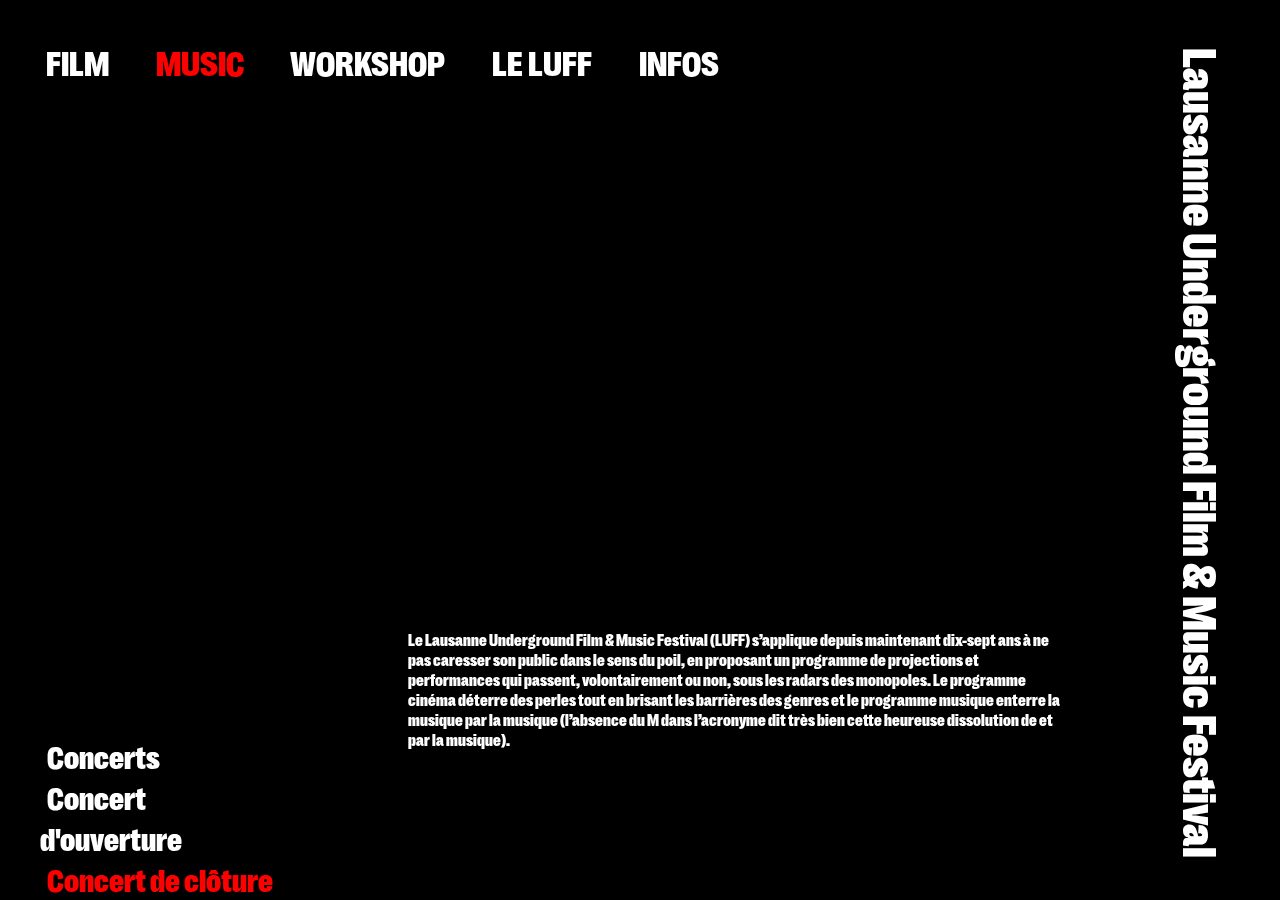
==== concert.cloture.html @ 2358ff00 "film" ====
<!DOCTYPE html>
<html lang="en" dir="ltr">
	<head>
		<link rel="stylesheet" href="main.css">
		<meta charset="utf-8">
		<title>LUFF</title>
	</head>
	<body>
		<main>

			<div id="page1">

				<nav class="no-margin">
					<a href="film.html">FILM</a>
					<a class="red" href="music.html">MUSIC</a>
					<a href="workshop.html">WORKSHOP</a>
					<a href="leluff.html">LE LUFF</a>
					<a href="infos.html">INFOS</a>
				</nav>

				<div class="text_luff">
					<a href="index.html">
						<h1> Lausanne Underground Film & Music Festival </h1>
					</a>
				</div>

			<section class="movies">
				<div class="titre_film">
					<ul>
						<li>
							<li>
								<a href="music.html">Concerts</a>
							</li>
							<li>
								<a href="concert.ouverture.html">Concert d'ouverture</a>
							</li>
							<li>
								<a class="red" href="concert.cloture.html">Concert de clôture</a>
							</li>

					</ul>
				</div>
			</div>
			<div class="paragaphe_luff">
			<h5>Le Lausanne Underground Film & Music Festival (LUFF) s’applique depuis maintenant dix-sept ans à ne pas caresser son public dans le sens du poil, en proposant un programme de projections et performances qui passent, volontairement ou non, sous les radars des monopoles. Le programme cinéma déterre des perles tout en brisant les barrières des genres et le programme musique enterre la musique par la musique (l’absence du M dans l’acronyme dit très bien cette heureuse dissolution de et par la musique).</h5>

			</div>
			</main>
			</body>
			</html>
---- main.css ----
@font-face {
    font-family: Right Grotesk;
    src: url("RightGrotesk-CompactBlack.otf");
}

h1, h2, h3, h4, h5, h6, a, p {
    color: #ffffff;
    font-family: 'Right Grotesk', sans-serif;
    mix-blend-mode: difference;
}

a {
    text-decoration: none;
}

img {
    max-width: 100%;
}

body {
    background-color: #000000;
}

#page1 {
    display: grid;
    grid-template-columns: repeat(2);
}

.luff {
    width: 50%;
    margin-left: 5%
}

.text_luff {
    writing-mode: vertical-lr;
    font-size: 1.5rem;
    position: absolute;
    top: 3rem;
    right: 1rem;
    height: 160vw;
    position: fixed;
}

.text_luff1 {
    writing-mode: vertical-lr;
    font-size: 1.5rem;
    position: absolute;
    top: 3rem;
    right: 1rem;
    height: 160vw;
}

.dates_luff {
    position: relative;
    font-size: 1.5rem;
    writing-mode: vertical-lr;
    left: 1rem;
    top: 3rem;
}

nav {
    font-size: 35px;
    margin-top: 25vh;
}

nav.no-margin {
    margin-top: 2rem;
}

.red {
    color: red;
    font-family: 'Right Grotesk', sans-serif;
}

a {
    margin-left: 3%;
}

#page2 {
    margin-top: 200px;
    text-align: center;
    font-size: 150%;
}

.gallery {
    display: grid;
    grid-template-columns: repeat(3, 1fr);
    grid-template-rows: repeat(5, 5vw);
    margin-left: 180px;
    margin-top: 200px;
}

.gallery2 {
    display: grid;
    grid-template-columns: repeat(3, 1fr);
    grid-template-rows: repeat(5, 5vw);
    margin-left: 180px;
    margin-top: 200px;
}

.gallery3 {
    display: grid;
    grid-template-columns: repeat(3, 1fr);
    grid-template-rows: repeat(5, 5vw);
    margin-left: 180px;
    margin-top: 200px;
    margin-bottom: 300px;
}

.gallery img {
    max-width: 60%;
}

.gallery2 img {
    max-width: 60%;
}

.gallery3 img {
    max-width: 60%;
}

.paragaphe_luff {
    margin-top: 30rem;
    text-align: left;
    font-size: 20px;
    margin-left: 400px;
    margin-right: 200px;
}

.prog_film img {
    width: 500px;
    height: 200px;
}

.movies {
    padding: 2rem;
}

.movies ul {
    margin: 0;
    padding: 0;
}

.movies .titre_film {
    bottom: 0;
    display: flex;
    flex-direction: columns;
    align-items: flex-end;
    position: fixed;
    font-size: 2rem;
}

.movies .prog_film {
    margin-left: 25vw;
    display: grid;
    grid-template-columns: 1fr 1fr 1fr 1fr;
    grid-gap: 1rem;
    max-width: 65vw;
}

.movies .prog_film .film {
    border-top: 1px solid white;
}

@media only screen and (max-width: 800px) {
    .luff {
        width: 50%;
        margin-left: 5%
    }

    .text_luff {
        writing-mode: vertical-lr;
        font-size: 1rem;
        position: absolute;
        top: 3rem;
        right: 1rem;
        height: 160vw;
    }

    .dates_luff {
        position: relative;
        font-size: 1rem;
        writing-mode: vertical-lr;
        left: 1rem;
        top: 3rem;
    }

    nav {
        font-size: 20px;
        margin-top: 40vh;
    }

    nav2 {
        font-size: 20px;
        margin-top: 5vh;
    }

    a {
        margin-left: 3%;
    }

    a1 {
        color: red;
        font-family: 'Right Grotesk', sans-serif;
        mix-blend-mode: difference;
        margin-left: 3%;
    }

    #page2 {
        margin-top: 200px;
        text-align: center;
        font-size: 150%;
    }

    .gallery {
        display: grid;
        grid-template-columns: repeat(3, 1fr);
        grid-template-rows: repeat(5, 5vw);
        margin-left: 180px;
        margin-top: 200px;
    }

    .gallery2 {
        display: grid;
        grid-template-columns: repeat(3, 1fr);
        grid-template-rows: repeat(5, 5vw);
        margin-left: 180px;
        margin-top: 200px;
    }

    .gallery3 {
        display: grid;
        grid-template-columns: repeat(3, 1fr);
        grid-template-rows: repeat(5, 5vw);
        margin-left: 180px;
        margin-top: 200px;
        margin-bottom: 300px;
    }

    .gallery img {
        max-width: 60%;
    }

    .gallery2 img {
        max-width: 60%;
    }

    .gallery3 img {
        max-width: 60%;
    }

    .titre_film {
        margin-top: 40rem;
    }

    .paragaphe_luff {
        margin-top: 30rem;
        text-align: left;
        font-size: 20px;
        margin-left: 400px;
        margin-right: 200px;
    }
}
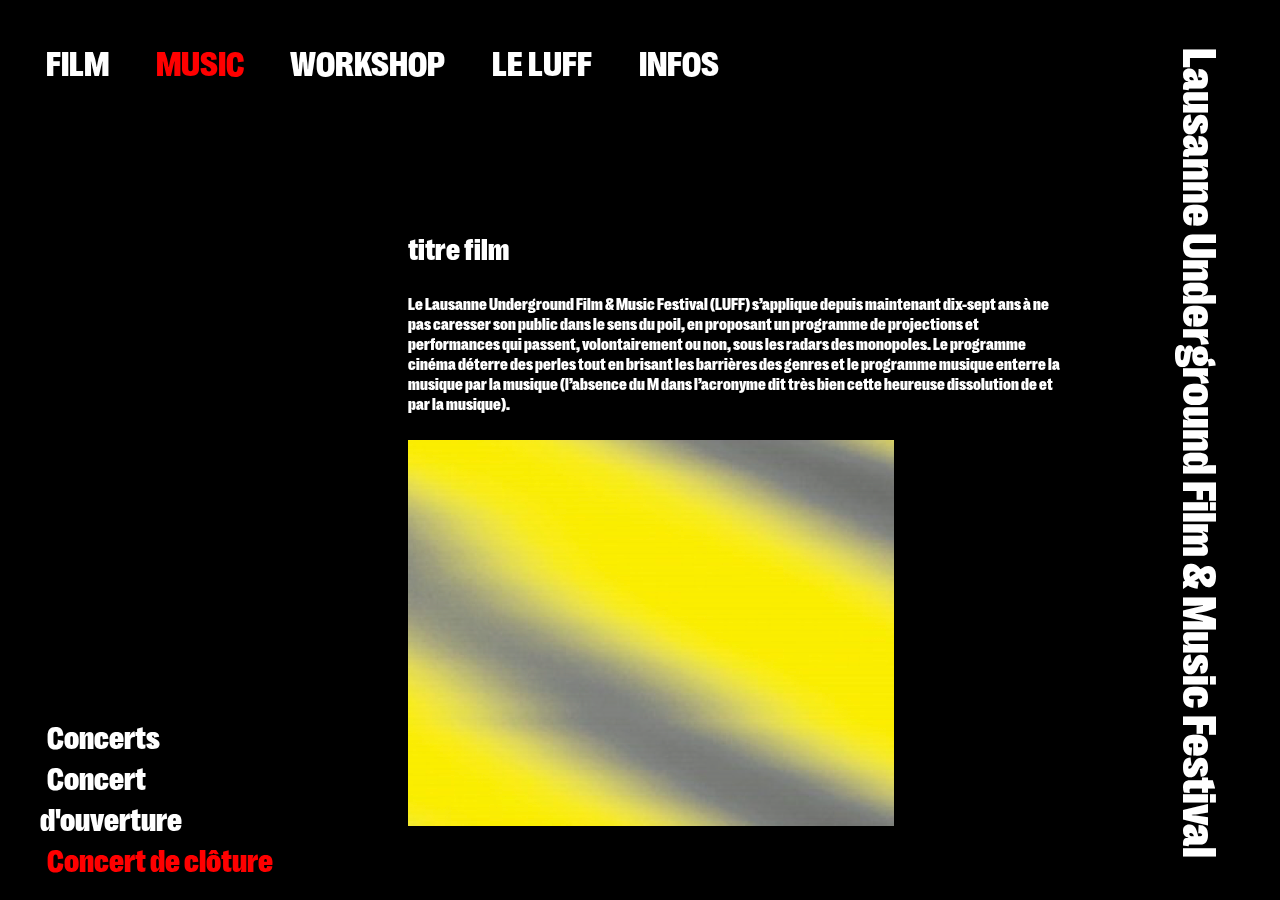
==== commit 51178615: "text" ====
--- a/concert.cloture.html
+++ b/concert.cloture.html
@@ -41,10 +41,13 @@
 					</ul>
 				</div>
 			</div>
-			<div class="paragaphe_luff">
+			<div class="resum_luff">
+				<h2>titre film</h2>
 			<h5>Le Lausanne Underground Film & Music Festival (LUFF) s’applique depuis maintenant dix-sept ans à ne pas caresser son public dans le sens du poil, en proposant un programme de projections et performances qui passent, volontairement ou non, sous les radars des monopoles. Le programme cinéma déterre des perles tout en brisant les barrières des genres et le programme musique enterre la musique par la musique (l’absence du M dans l’acronyme dit très bien cette heureuse dissolution de et par la musique).</h5>
+			<img src="img/film22.jpg">
 
 			</div>
+
 			</main>
 			</body>
 			</html>
--- a/main.css
+++ b/main.css
@@ -127,6 +127,14 @@
     margin-right: 200px;
 }
 
+.resum_luff {
+    margin-top: 5rem;
+    text-align: left;
+    font-size: 20px;
+    margin-left: 400px;
+    margin-right: 200px;
+}
+
 .prog_film img {
     width: 500px;
     height: 200px;
@@ -148,6 +156,7 @@
     align-items: flex-end;
     position: fixed;
     font-size: 2rem;
+    margin-bottom: 20px;
 }
 
 .movies .prog_film {
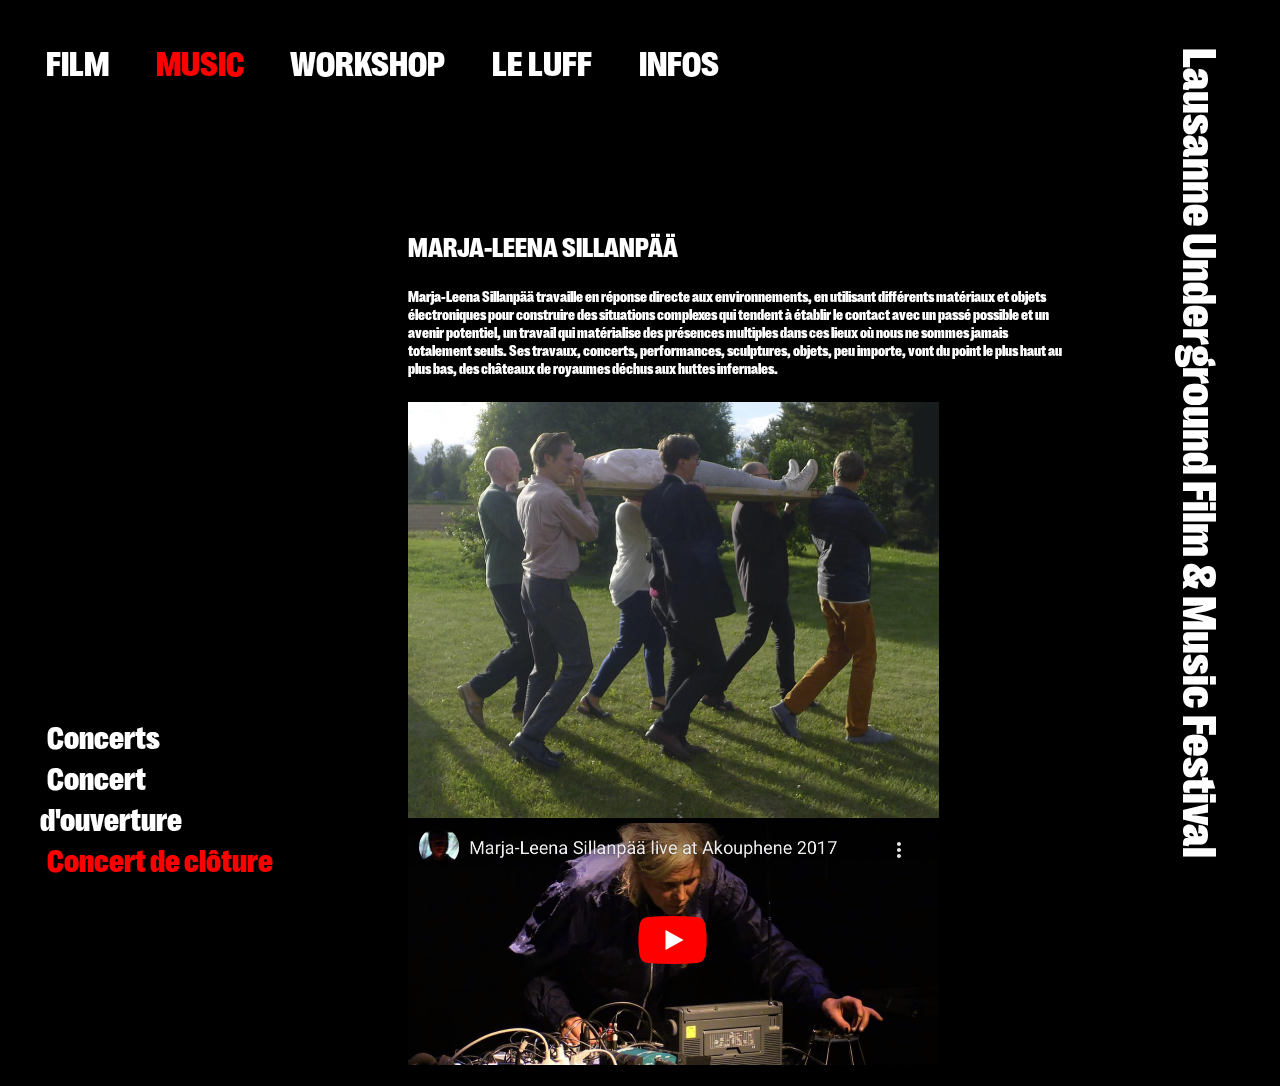
==== commit 92176548: "music img" ====
--- a/concert.cloture.html
+++ b/concert.cloture.html
@@ -41,13 +41,15 @@
 					</ul>
 				</div>
 			</div>
-			<div class="resum_luff">
-				<h2>titre film</h2>
-			<h5>Le Lausanne Underground Film & Music Festival (LUFF) s’applique depuis maintenant dix-sept ans à ne pas caresser son public dans le sens du poil, en proposant un programme de projections et performances qui passent, volontairement ou non, sous les radars des monopoles. Le programme cinéma déterre des perles tout en brisant les barrières des genres et le programme musique enterre la musique par la musique (l’absence du M dans l’acronyme dit très bien cette heureuse dissolution de et par la musique).</h5>
-			<img src="img/film22.jpg">
+			<div class="resum_film">
+				<h2> MARJA-LEENA SILLANPÄÄ</h2>
+			<h5>Marja-Leena Sillanpää travaille en réponse directe aux environnements, en utilisant différents matériaux et objets électroniques pour construire des situations complexes qui tendent à établir le contact avec un passé possible et un avenir potentiel, un travail qui matérialise des présences multiples dans ces lieux où nous ne sommes jamais totalement seuls. Ses travaux, concerts, performances, sculptures, objets, peu importe, vont du point le plus haut au plus bas, des châteaux de royaumes déchus aux huttes infernales.</h5>
+			<img src="img/music2.2.jpg">
+			<img src="img/music2.jpg">
 
-			</div>
+				</div>
 
-			</main>
-			</body>
-			</html>
+	</div>
+</main>
+	</body>
+</html>
--- a/main.css
+++ b/main.css
@@ -127,12 +127,16 @@
     margin-right: 200px;
 }
 
-.resum_luff {
+.resum_film {
     margin-top: 5rem;
     text-align: left;
-    font-size: 20px;
+    font-size: 18px;
     margin-left: 400px;
     margin-right: 200px;
+}
+
+.resum_film img {
+    max-width: 80%;
 }
 
 .prog_film img {
